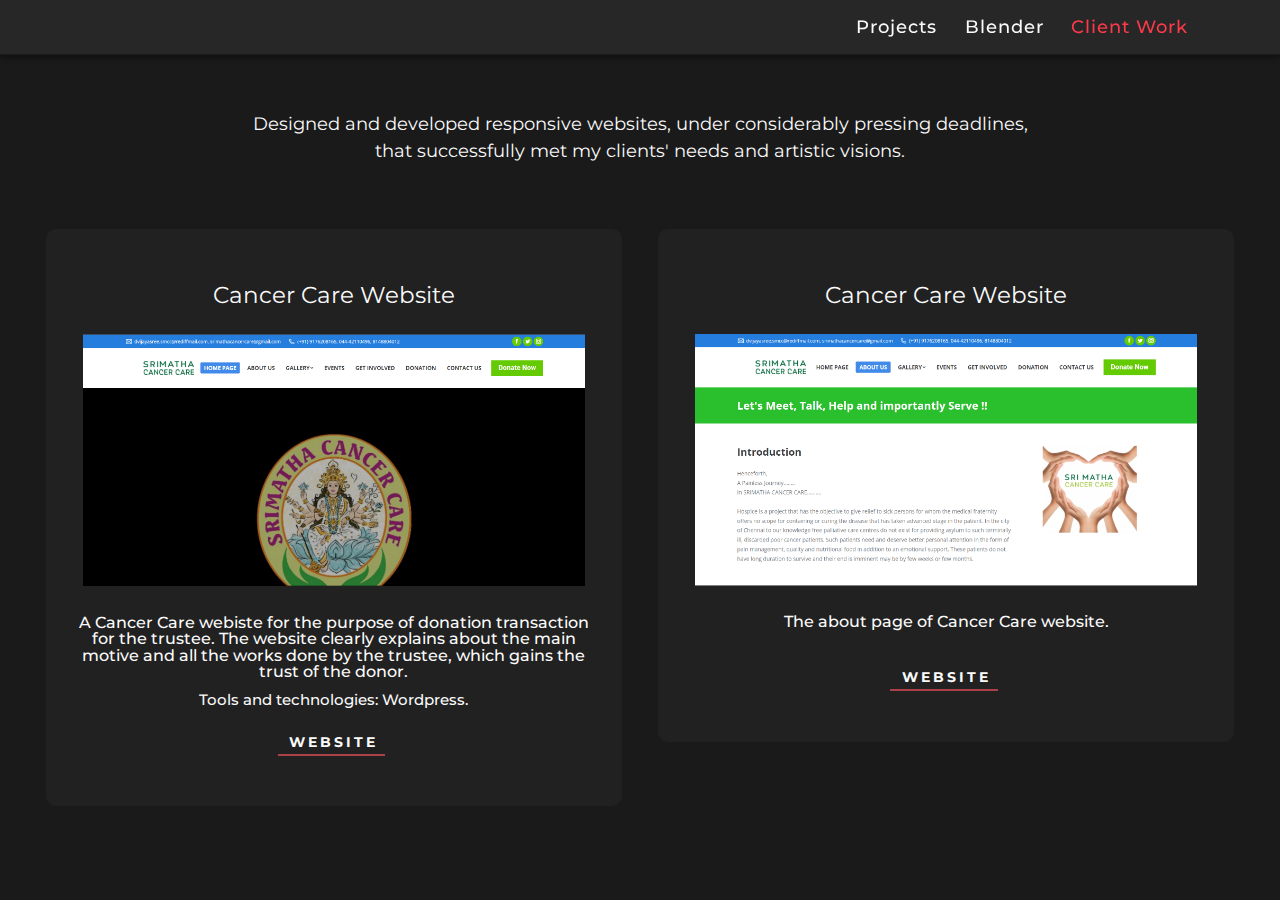
==== pages/clientwork.html @ 273af2e5 "First commit" ====
<!DOCTYPE html>
<html lang="en">
<head>
    <meta charset="UTF-8">
    <meta http-equiv="X-UA-Compatible" content="IE=edge">
    <meta name="viewport" content="width=device-width, initial-scale=1.0">
    <title>Lawanya's client work</title>
    <link rel="icon" href="">
    <link rel="stylesheet" href="pages.css">
</head>
<body>
    
    <nav class="navigation-bar">
        <ul class="navigation">
            <li class="navigation__item" id="nav-projects"><a href="projects.html">Projects</a></li>
            <li class="navigation__item" id="nav-projects"><a href="mindfully.html">Blender</a></li>
            <li class="navigation__item navigation__item--active" id="nav-clientwork"><a href="clientwork.html">Client Work</a></li>
        </ul> <!-- class="navigation" -->
    </nav> <!-- class="navigation-bar" -->

    <section class="projectPagesHeader">

        <p>Designed <span>and</span> developed responsive websites, under considerably pressing deadlines, that successfully met my clients' needs and artistic visions.</p>

    </section> <!-- class="projectPagesHeader" -->

    <section id="wrapper">

        <section id="left-column" class="page-column">

            <section id="reversah" class="project-container">
                <h3 class="project-title">Cancer Care Website</h3>
                <img src="../imgs/clientwork.png" alt="">
                <section class="project-description-container">
                    <p class="project-description">
                        A Cancer Care webiste for the purpose of donation transaction for the trustee. The website clearly explains about the main motive and all the works done by the trustee, which gains the trust of the donor.
                    </p>
                    <p class="project-description-tech">
                        Tools and technologies: Wordpress.
                    </p>
                </section> <!-- class="project-description-container" -->
                <section class="project-buttons">
                    <a href="https://www.srimathacancercare.com/" target="_blank">
                        <div class="project-live">Website</div>
                    </a>
                    
                </section> <!-- class="project-buttons" -->
            </section> <!-- id="reversah" class="project-container" -->

        </section> <!-- #left-column -->

        <section id="right-column" class="page-column">
            
            <section id="genzmone" class="project-container">
                <h3 class="project-title">Cancer Care Website</h3>
                <img src="../imgs/clientwork2.png" alt="">
                <section class="project-description-container">
                    <p class="project-description">
                        The about page of Cancer Care website.
                    </p>
                    <p class="project-description-tech">
                    </p>
                </section> <!-- class="project-description-container" -->
                <section class="project-buttons">
                    <a href="https://www.srimathacancercare.com/" target="_blank">
                        <div class="project-live">Website</div>
                    </a>
                </section> <!-- class="project-buttons" -->
            </section> <!-- id="genzmone" class="project-container" -->

        </section> <!-- #right-column-->

    </section> <!-- #wrapper -->

</body>
</html>
---- pages/pages.css ----
@import url(https://fonts.googleapis.com/css2?family=Montserrat:wght@300;400;500;600;700&display=swap);
@import url(https://fonts.googleapis.com/css2?family=Raleway:wght@300;400;500;600;700&display=swap);

/* ===================== CSS RESET ===================== */

/* http://meyerweb.com/eric/tools/css/reset/ 
   v2.0 | 20110126
   License: none (public domain)
*/

html, body, div, span, applet, object, iframe,
h1, h2, h3, h4, h5, h6, p, blockquote, pre,
a, abbr, acronym, address, big, cite, code,
del, dfn, em, img, ins, kbd, q, s, samp,
small, strike, strong, sub, sup, tt, var,
b, u, i, center,
dl, dt, dd, ol, ul, li,
fieldset, form, label, legend,
table, caption, tbody, tfoot, thead, tr, th, td,
article, aside, canvas, details, embed, 
figure, figcaption, footer, header, hgroup, 
menu, nav, output, ruby, section, summary,
time, mark, audio, video {
	margin: 0;
	padding: 0;
	border: 0;
	font-size: 100%;
	font: inherit;
	vertical-align: baseline;
}
/* HTML5 display-role reset for older browsers */
article, aside, details, figcaption, figure, 
footer, header, hgroup, menu, nav, section {
	display: block;
}
body {
	line-height: 1;
}
ol, ul {
	list-style: none;
}
blockquote, q {
	quotes: none;
}
blockquote:before, blockquote:after,
q:before, q:after {
	content: '';
	content: none;
}
table {
	border-collapse: collapse;
	border-spacing: 0;
}

/* ===================== DEFAULTS ===================== */

*,*::before,*::after{
    margin:0;padding:0;box-sizing:inherit
}

html{
    box-sizing:border-box;
    font-size:62.5%;
    scroll-behavior:smooth
}

@media all and (max-width: 1500px){html{font-size:57.25%}}
@media all and (max-width: 1200px){html{font-size:50%}}
@media all and (max-width: 770px){html{font-size:43.75%}}
@media all and (max-width: 615px){html{font-size:40%}}
@media all and (max-width: 350px){html{font-size:35%}}

body{
    min-height:100vh;
    color:#fafafa;
    font-family:montserrat, sans-serif;
    background-color:#1a1a1a;
    overflow-x:hidden
}

li{
    list-style:none
}

a{
    text-decoration:none;
    color:inherit
}

button{
    border:none;
    outline:none;
    background-color:transparent;
    color:inherit
}

body {
    background-color:#1a1a1a;
}

/* ===================== NAV BAR ===================== */

.navigation{
    display:flex;
    margin-right:10rem;
    font-size:2rem;
    font-weight:500;
    letter-spacing:1px
}

@media all and (max-width: 1200px){.navigation{margin-right:3rem}}@media all and (max-width: 700px){.navigation{margin-right:0}}
@media all and (max-width:450px) {.navigation{font-size:1.3rem}} 
@media all and (max-width:375px) {.navigation{font-size:1rem}} 
@media all and (max-width: 260px){.navigation{width:100vw;justify-content:center;font-size:1rem}}

.navigation-bar{
    position:sticky;
    position:-webkit-sticky;
    top:0;
    display:flex;
    justify-content:flex-end;
    align-items:center;
    height:6rem;
    border-bottom:1px solid #1a1a1a;
    background-color:rgba(40,40,40,0.95);
    backdrop-filter:blur(8px);
    box-shadow:0 4px 4px rgba(0,0,0,0.3);
    z-index:99999999999
}

@media all and (max-width: 700px){.navigation-bar{justify-content:center}}

.navigation__item{transition:all 0.2s}

.navigation__item:not(:last-child){margin-right:3rem}

.navigation__item--active{color:rgba(252, 58, 74)}
.navigation__item:hover{color:rgba(252, 58, 74)}

/* ===================== PAGE CONTENT ===================== */

.projectPagesHeader {
    display:flex;
    justify-content:center;
    text-align:center;
    padding: 6rem 36rem 4rem;
}

@media (max-width: 1442px){.projectPagesHeader{padding: 6rem 22rem 4rem}}
@media (max-width: 1282px){.projectPagesHeader{padding: 6rem 26rem 4rem}}
@media (max-width: 1025px){.projectPagesHeader{padding: 6rem 19rem 4rem}}
@media (max-width: 450px){.projectPagesHeader{padding: 4rem 4rem 2rem;line-height: 1.5rem;}}

.projectPagesHeader p {
    font-size:2rem;
}

@media (max-width:450px) {.projectPagesHeader p {font-size:1rem}}
@media all and (min-width:1023px){.projectPagesHeader p{line-height: 3rem;}}

.mindfullyHeader{
    flex-direction: column;
    gap:1rem;
}
@media all and (min-width:1023px){.mindfullyHeader{gap:2rem}}

.mindfullyHeader .project-buttons{
    justify-content:center;
}

#wrapper {
    display:flex;
    padding: 3rem 5rem;
    gap:4rem;
}

@media (max-width:450px) {#wrapper{padding: 2rem 3rem;gap:3rem;}}

.page-column {
    display:flex;
    flex-direction:column;
    gap: 4rem;
    width: 50%;
}

@media (max-width:325px) {.page-column{gap:2rem}}

.project-container {
    display: flex;
    flex-direction: column;
    /* justify-content:center; */
    align-items:center;
    text-align:center;
    background-color: rgba(44, 44, 44, 0.4);
    border-radius: 10px;
    gap: 3rem;
    padding:4em;
}

@media (max-width:450px) {
    .project-container{
        justify-content:flex-start;
        gap: 2rem;
    }
}
@media all and (min-width:1023px){.project-container{padding: 6em 1em;}}

@media (max-width: 1000px){.project-info{width:fit-content}}
@media (max-width: 700px){.project-info{background-color:rgba(26,26,26,0.5)}}
@media (max-width: 560px){.project-info{top:4rem}}
@media (max-width: 440px){.project-info{top:2rem}}
@media (max-width: 400px){.project-info{top:0}}

.mindfullyWrapper .project-container{
    height:auto;
    padding:3em 1em;
}
@media all and (min-width:1023px){.mindfullyWrapper .project-container{padding:6em 1em}}

.project-title{
    font-size:1.2rem;
}
@media all and (min-width:764px){
    .project-title{
        font-size:2.5rem;
    }
}
@media all and (min-width:1800px){
    .project-title{
        font-size:3.5rem;
    }
}

.project-container img {
    width:90%;
}

.project-description-container{
    display:flex;
    flex-direction: column;
    gap:1rem;
}
@media all and (min-width:1279px){.project-description-container{gap: 1.5rem}}

.project-description{
    font-size:0.8rem;
    font-weight:500;
    padding: 0 2rem;
}

@media all and (min-width:764px){.project-description {font-size: 1.8rem}}
@media all and (min-width:1439px){.project-description{padding: 0 8rem;line-height: 2.25rem}}
@media all and (min-width:1800px){.project-description {padding:0 8rem}}

.project-description-tech{
    font-size:1.6rem;
    font-weight:500;
    padding: 0 8rem;
}

@media (max-width:450px) {
    .project-description-tech {
        font-size: 0.5rem;
        line-height:0.8rem;
        padding: 0 2rem;
    }
}

.project-buttons {
    display:flex;
    gap: 10rem;
}

@media (max-width:450px) {.project-buttons{gap:3rem}}

.project-live,.project-code{
    font-size:1.5rem;
    text-transform:uppercase;
    font-weight:700;
    letter-spacing:3px;
    transition:all 0.2s;
    cursor:pointer;
    text-align: center;
}

@media (max-width:450px) {.project-live,.project-code{font-size: 0.8rem;}}

.project-live:hover,.project-code:hover{
    color:#1a1a1a;
    font-weight:700
}

.project-live:after,.project-code:after{
    position:absolute;
    content:'';
    border-bottom:2px solid #ff4d5a;
    width:calc(100% + 2rem);
    top:0.5rem;
    display:block;
    margin:0 auto;
    position:relative;
    transform-origin:bottom;
    transition:all 0.2s;
    z-index:-1
}

.project-live:after {
    left:-13%;
}

.project-code:after {
    left:-24%;
}

.project-live:hover:after,.project-code:hover:after{transform:scaleY(17)}

@media (max-width: 1500px){.project-live:hover:after,.project-code:hover:after{transform:scaleY(13)}}
@media (max-width: 1200px){.project-live:hover:after,.project-code:hover:after{transform:scaleY(14)}}
@media (max-width: 770px){.project-live:hover:after,.project-code:hover:after{transform:scaleY(12.5)}}
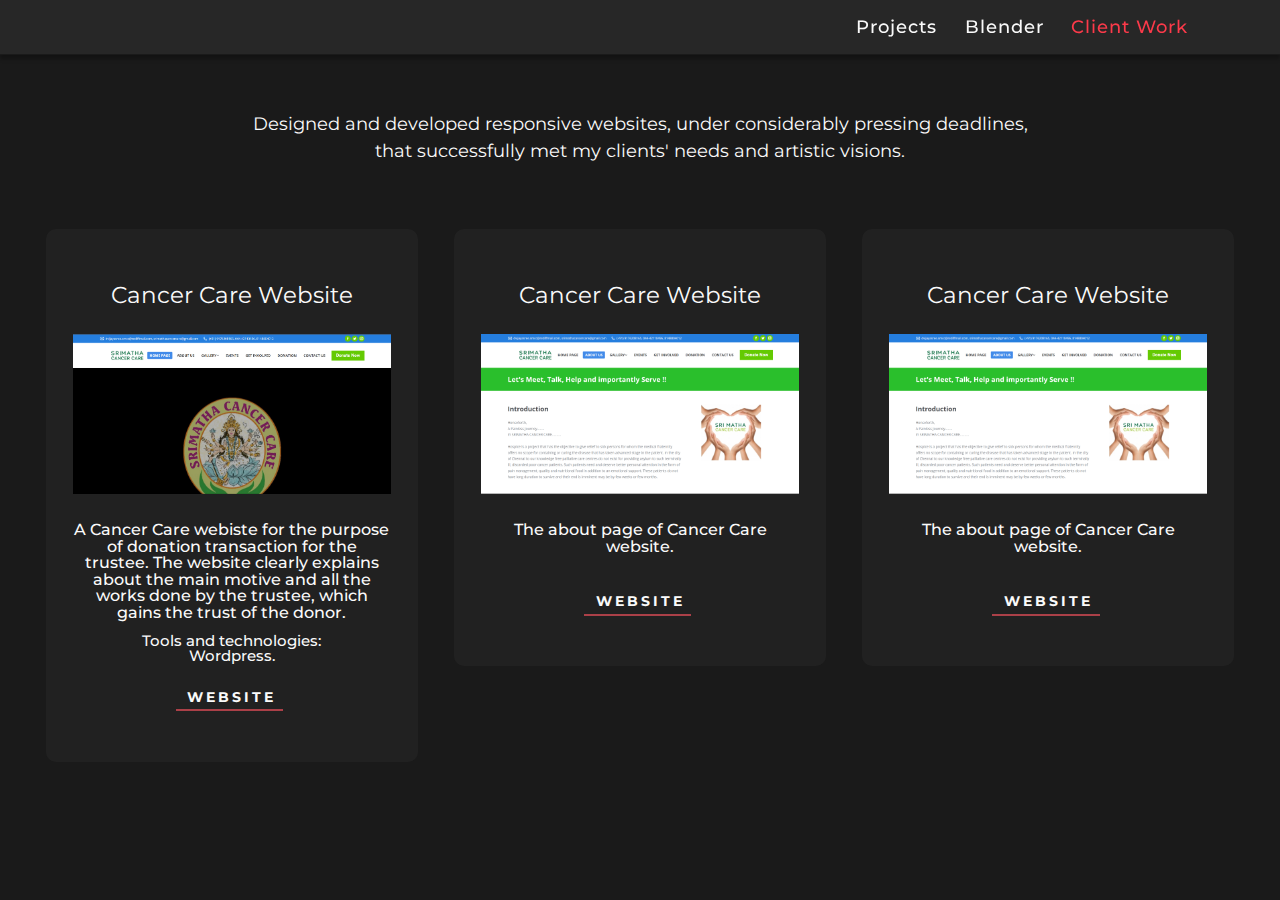
==== commit 0d142378: "Update clientwork.html" ====
--- a/pages/clientwork.html
+++ b/pages/clientwork.html
@@ -70,7 +70,29 @@
 
         </section> <!-- #right-column-->
 
+        <section id="bottom-left" class="page-column">
+            
+            <section id="genzmone" class="project-container">
+                <h3 class="project-title">Cancer Care Website</h3>
+                <img src="../imgs/clientwork2.png" alt="">
+                <section class="project-description-container">
+                    <p class="project-description">
+                        The about page of Cancer Care website.
+                    </p>
+                    <p class="project-description-tech">
+                    </p>
+                </section> <!-- class="project-description-container" -->
+                <section class="project-buttons">
+                    <a href="https://www.srimathacancercare.com/" target="_blank">
+                        <div class="project-live">Website</div>
+                    </a>
+                </section> <!-- class="project-buttons" -->
+            </section> <!-- id="genzmone" class="project-container" -->
+
+        </section> <!-- #right-column-->
+        
+
     </section> <!-- #wrapper -->
 
 </body>
-</html>+</html>
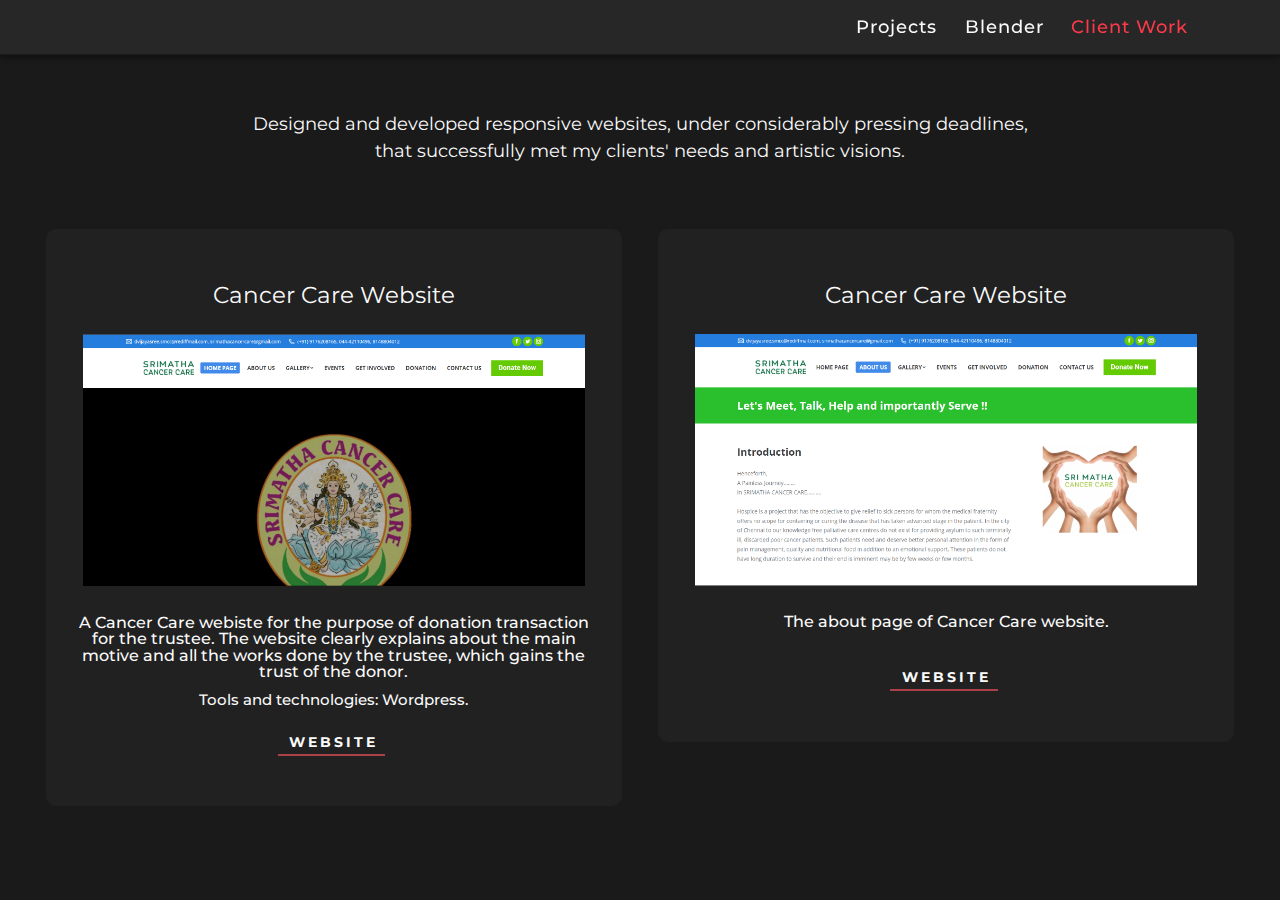
==== commit 6d63c16b: "Update clientwork.html" ====
--- a/pages/clientwork.html
+++ b/pages/clientwork.html
@@ -69,27 +69,6 @@
             </section> <!-- id="genzmone" class="project-container" -->
 
         </section> <!-- #right-column-->
-
-        <section id="bottom-left" class="page-column">
-            
-            <section id="genzmone" class="project-container">
-                <h3 class="project-title">Cancer Care Website</h3>
-                <img src="../imgs/clientwork2.png" alt="">
-                <section class="project-description-container">
-                    <p class="project-description">
-                        The about page of Cancer Care website.
-                    </p>
-                    <p class="project-description-tech">
-                    </p>
-                </section> <!-- class="project-description-container" -->
-                <section class="project-buttons">
-                    <a href="https://www.srimathacancercare.com/" target="_blank">
-                        <div class="project-live">Website</div>
-                    </a>
-                </section> <!-- class="project-buttons" -->
-            </section> <!-- id="genzmone" class="project-container" -->
-
-        </section> <!-- #right-column-->
         
 
     </section> <!-- #wrapper -->
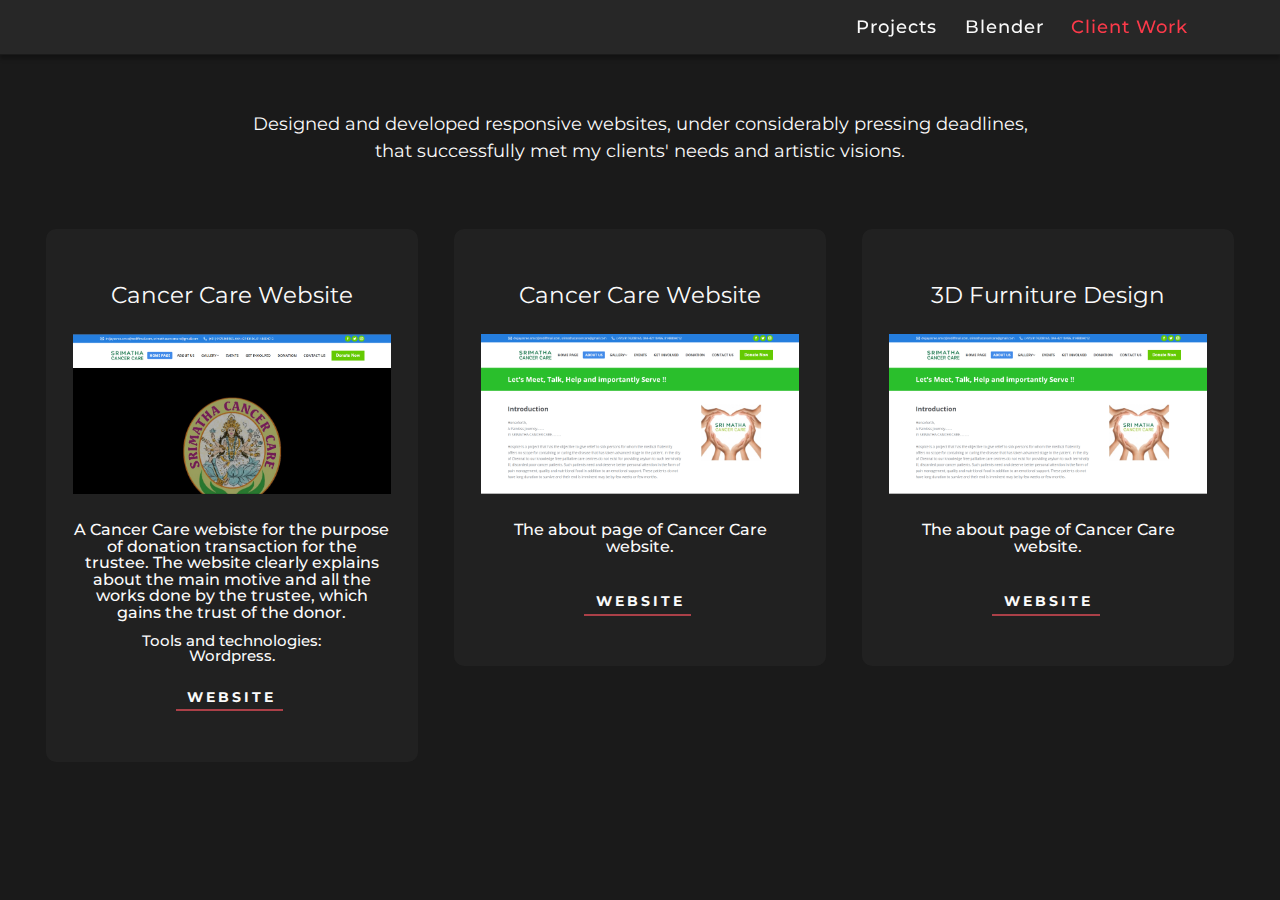
==== commit 37edfb0e: "Update clientwork.html" ====
--- a/pages/clientwork.html
+++ b/pages/clientwork.html
@@ -69,6 +69,27 @@
             </section> <!-- id="genzmone" class="project-container" -->
 
         </section> <!-- #right-column-->
+
+        <section id="right-column" class="page-column">
+            
+            <section id="genzmone" class="project-container">
+                <h3 class="project-title">3D Furniture Design</h3>
+                <img src="../imgs/clientwork2.png" alt="">
+                <section class="project-description-container">
+                    <p class="project-description">
+                        The about page of Cancer Care website.
+                    </p>
+                    <p class="project-description-tech">
+                    </p>
+                </section> <!-- class="project-description-container" -->
+                <section class="project-buttons">
+                    <a href="https://www.srimathacancercare.com/" target="_blank">
+                        <div class="project-live">Website</div>
+                    </a>
+                </section> <!-- class="project-buttons" -->
+            </section> <!-- id="genzmone" class="project-container" -->
+
+        </section> <!-- #right-column-->
         
 
     </section> <!-- #wrapper -->
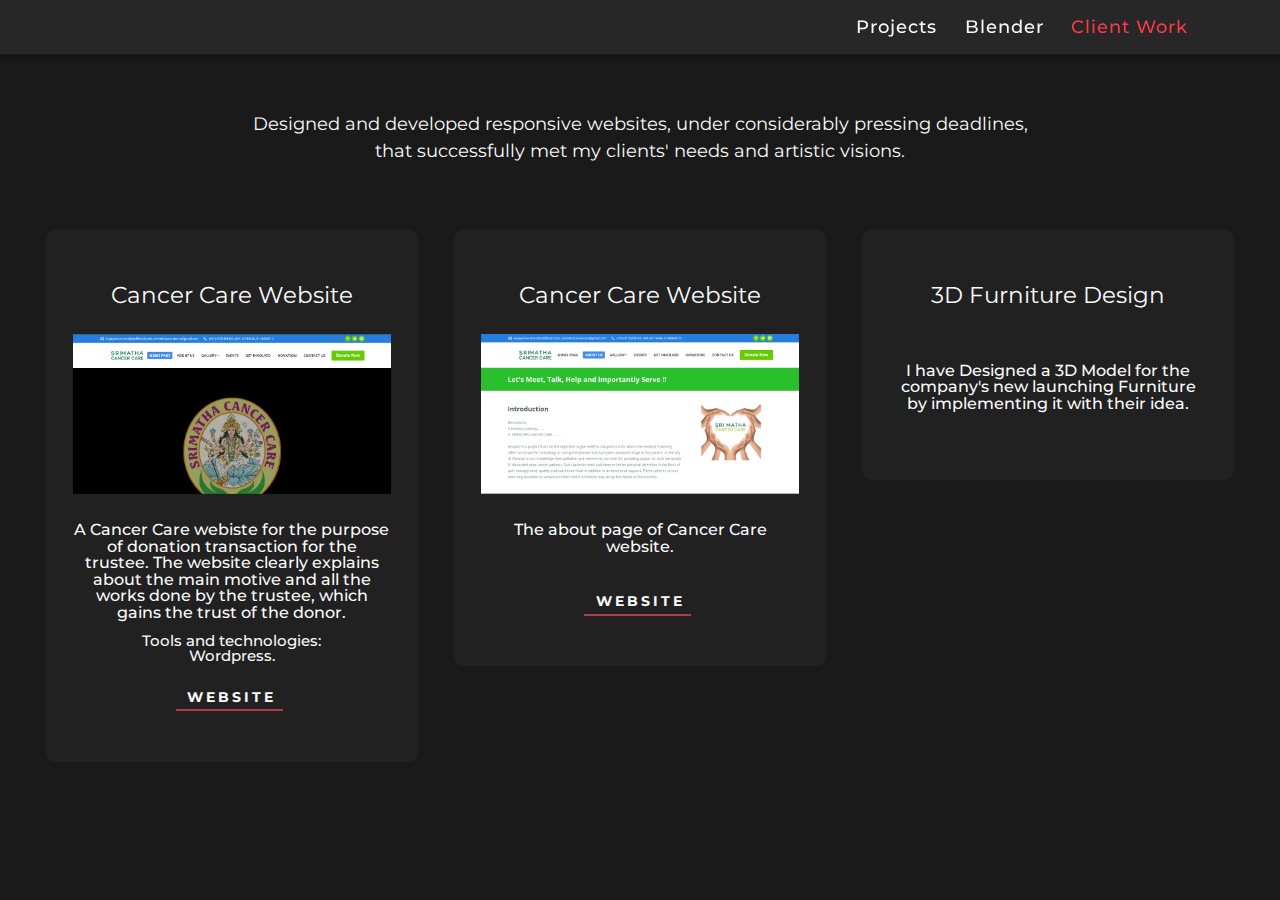
==== commit 26449df3: "Update clientwork.html" ====
--- a/pages/clientwork.html
+++ b/pages/clientwork.html
@@ -74,19 +74,15 @@
             
             <section id="genzmone" class="project-container">
                 <h3 class="project-title">3D Furniture Design</h3>
-                <img src="../imgs/clientwork2.png" alt="">
+                <img src="../imgs/furni.jpeg" alt="">
                 <section class="project-description-container">
                     <p class="project-description">
-                        The about page of Cancer Care website.
+                        I have Designed a 3D Model for the company's new launching Furniture by implementing it with their idea.
                     </p>
                     <p class="project-description-tech">
                     </p>
                 </section> <!-- class="project-description-container" -->
-                <section class="project-buttons">
-                    <a href="https://www.srimathacancercare.com/" target="_blank">
-                        <div class="project-live">Website</div>
-                    </a>
-                </section> <!-- class="project-buttons" -->
+               
             </section> <!-- id="genzmone" class="project-container" -->
 
         </section> <!-- #right-column-->
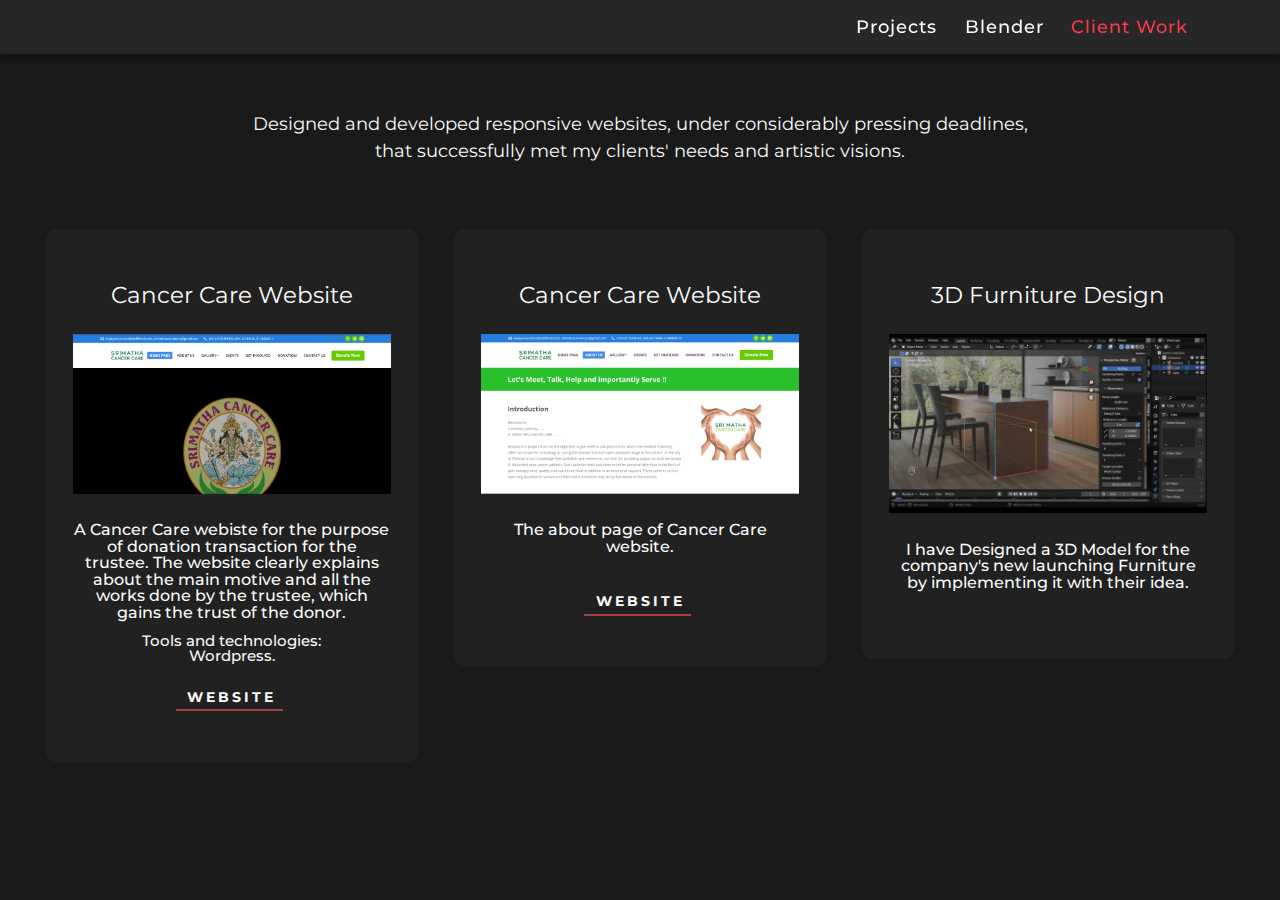
==== commit 4a9238c7: "Update clientwork.html" ====
--- a/pages/clientwork.html
+++ b/pages/clientwork.html
@@ -74,7 +74,7 @@
             
             <section id="genzmone" class="project-container">
                 <h3 class="project-title">3D Furniture Design</h3>
-                <img src="../imgs/furni.jpeg" alt="">
+                <img src="../imgs/furni.jpg" alt="">
                 <section class="project-description-container">
                     <p class="project-description">
                         I have Designed a 3D Model for the company's new launching Furniture by implementing it with their idea.
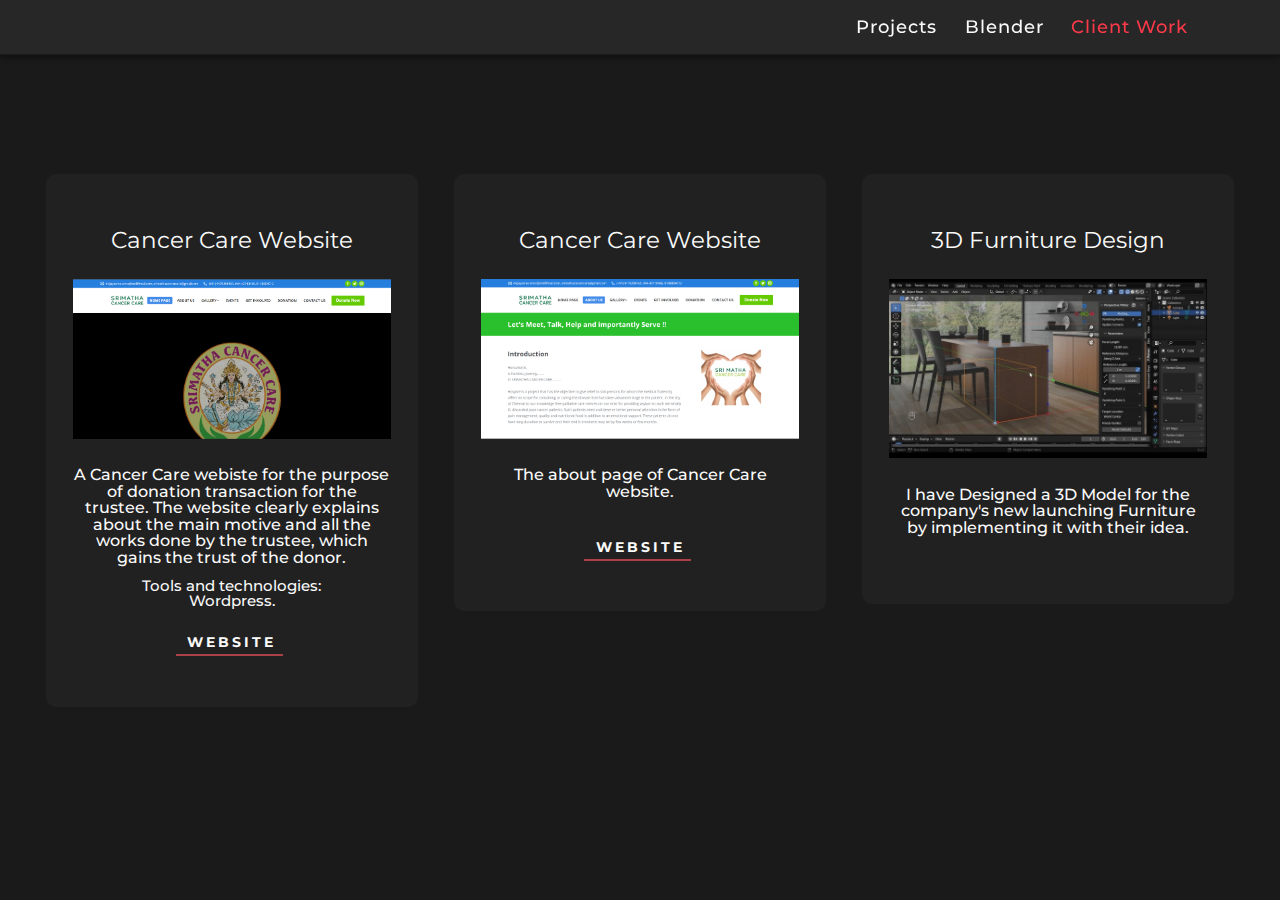
==== commit 91c399d4: "Update clientwork.html" ====
--- a/pages/clientwork.html
+++ b/pages/clientwork.html
@@ -20,7 +20,6 @@
 
     <section class="projectPagesHeader">
 
-        <p>Designed <span>and</span> developed responsive websites, under considerably pressing deadlines, that successfully met my clients' needs and artistic visions.</p>
 
     </section> <!-- class="projectPagesHeader" -->
 
